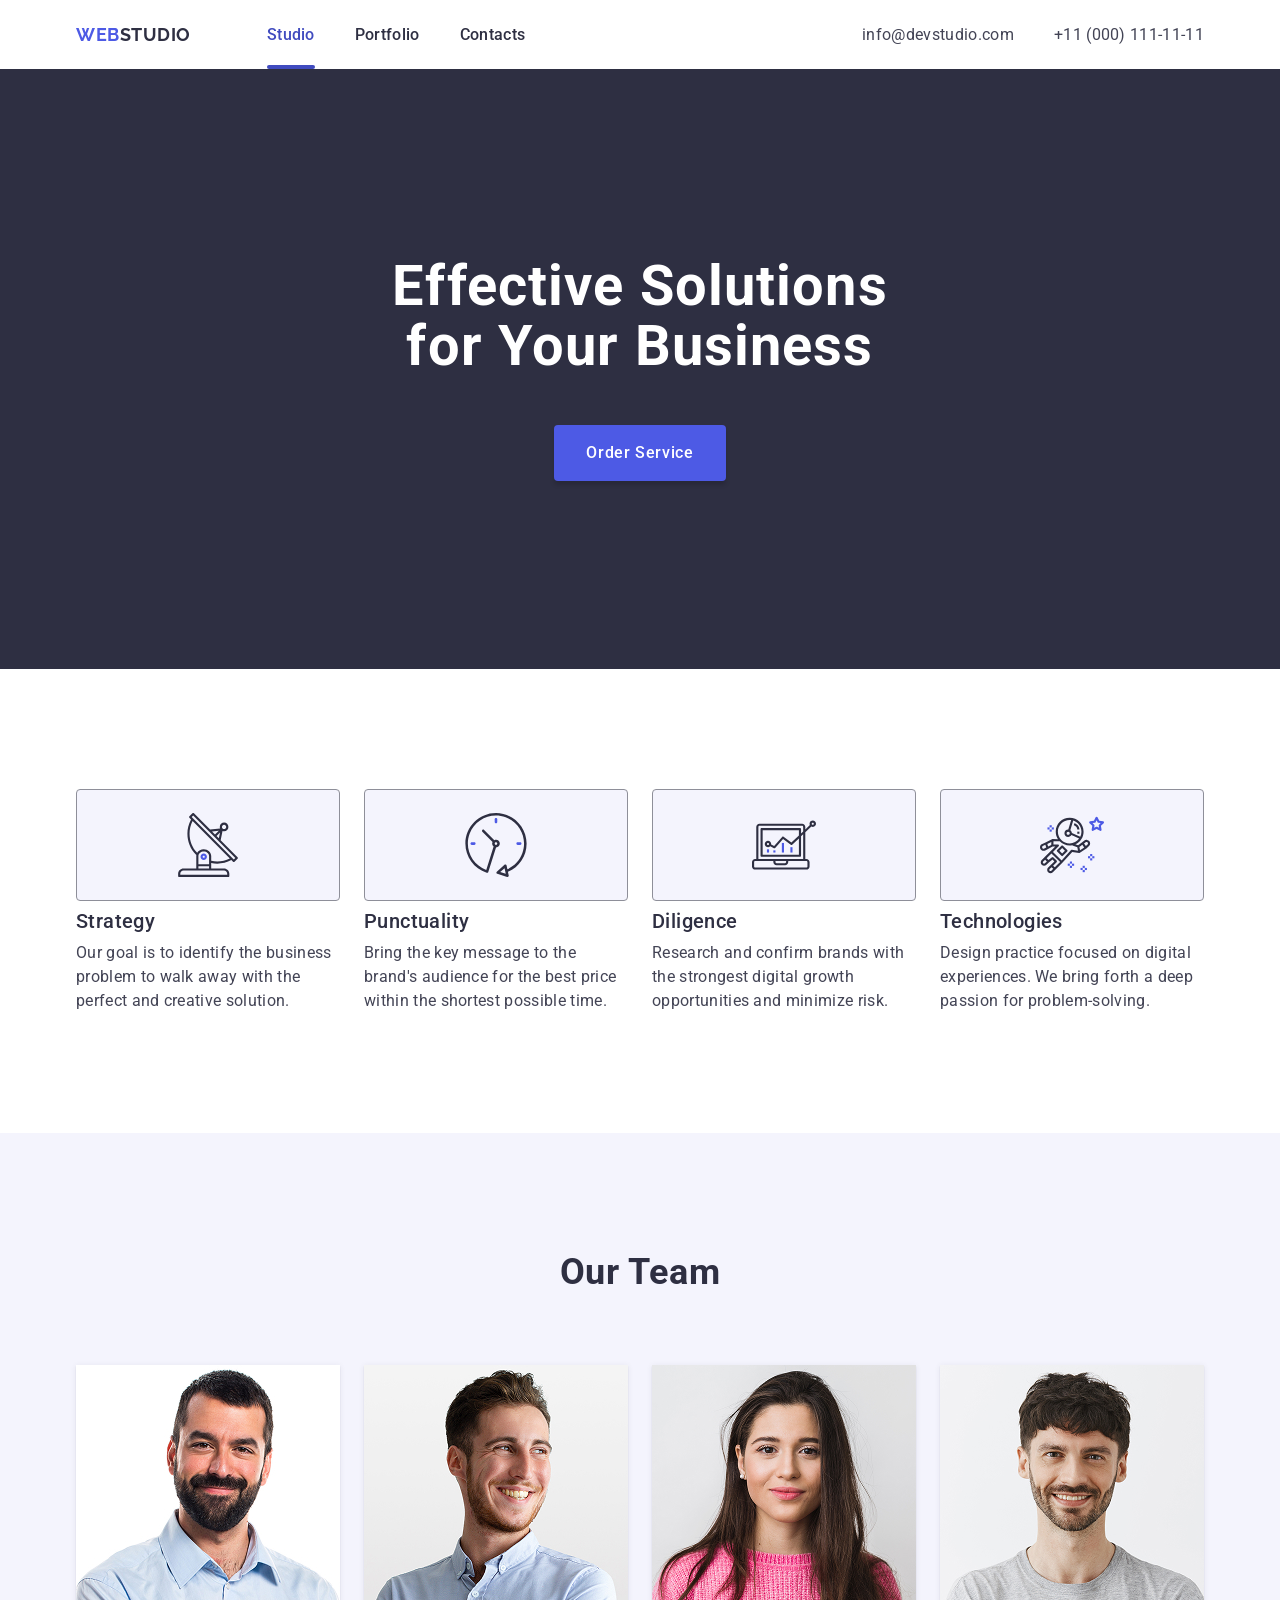
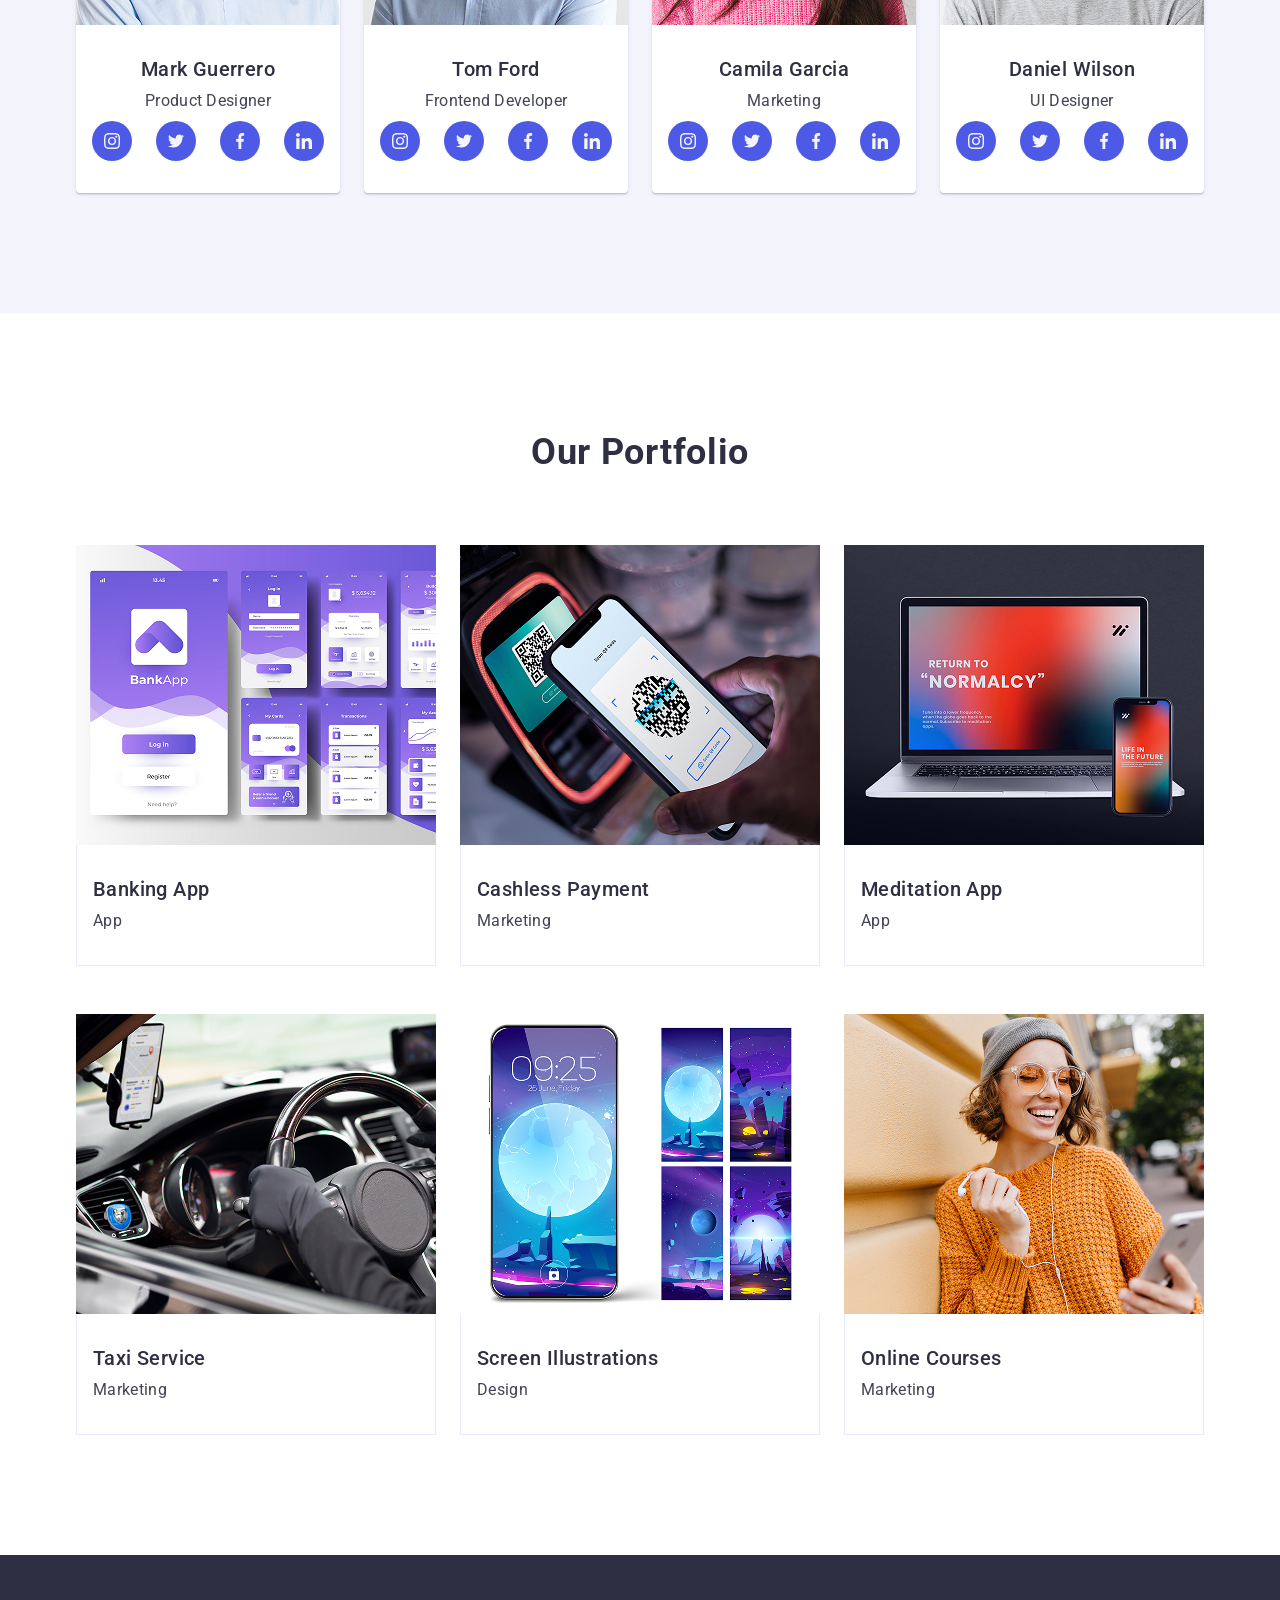
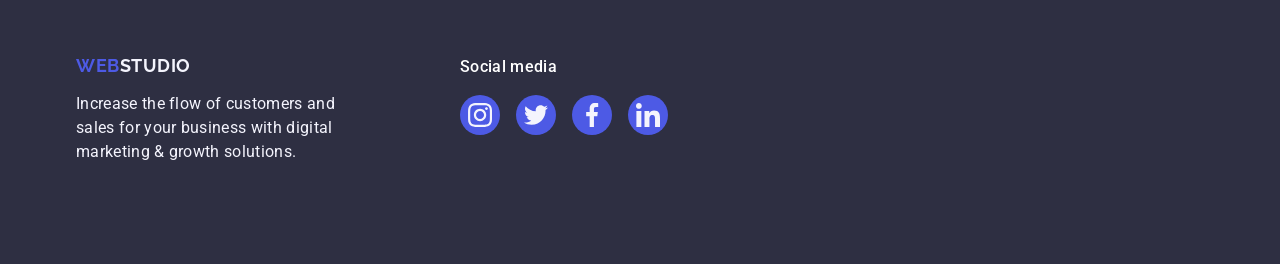
==== index.html @ f71430fb "Initial commit" ====
<!doctype html>
<html lang="en">
  <head>
    <meta charset="UTF-8" />
    <meta name="viewport" content="width=device-width, initial-scale=1.0" />
    <title>Document</title>
    <link
      rel="stylesheet"
      href="https://cdnjs.cloudflare.com/ajax/libs/modern-normalize/3.0.1/modern-normalize.min.css"
    />
    <link rel="preconnect" href="https://fonts.googleapis.com" />
    <link rel="preconnect" href="https://fonts.gstatic.com" crossorigin />
    <link
      href="https://fonts.googleapis.com/css2?family=Raleway:ital,wght@0,700;1,700&family=Roboto:ital,wdth,wght@0,75..100,100..900;1,75..100,100..900&display=swap"
      rel="stylesheet"
    />
    <link rel="stylesheet" href="./css/styles.css" />
  </head>
  <body>
    <!--Хедер головне меню сторінки, навігація-->
    <header class="header">
      <div class="container header-container">
        <div class="header-nav">
          <a href="./index.html" class="logo-studio"
            ><span class="logo-web">Web</span>Studio</a
          >
          <nav>
            <ul class="header-list">
              <li>
                <a href="./index.html" class="link-menu studio">Studio</a>
              </li>
              <li><a href="#portfolio" class="link-menu">Portfolio</a></li>
              <li><a href="" class="link-menu">Contacts</a></li>
            </ul>
          </nav>
        </div>
        <address class="address">
          <ul class="header-address">
            <li>
              <a href="mailto:info@devstudio.com" class="contacts"
                >info@devstudio.com</a
              >
            </li>
            <li>
              <a href="tel:+110001111111" class="contacts"
                >+11 (000) 111-11-11</a
              >
            </li>
          </ul>
        </address>
      </div>
    </header>
    <!--Головна частина сторінки з основною інформацією-->
    <main>
      <section class="hero">
        <div class="container">
          <h1 class="title-hero">Effective Solutions for Your Business</h1>
          <button type="button" class="hero-button">Order Service</button>
        </div>
      </section>

      <section class="features">
        <div class="container">
          <h2 class="visually-hidden">Our Features</h2>
          <ul class="features-list">
            <li class="features-itam">
              <div class="features-icon">
                <svg width="64" height="64">
                  <use href="./images/icons.svg#antenna"></use>
                </svg>
              </div>
              <h3 class="features-mini-title">Strategy</h3>
              <p class="features-text">
                Our goal is to identify the business problem to walk away with
                the perfect and creative solution.
              </p>
            </li>
            <li class="features-itam">
              <div class="features-icon">
                <svg width="64" height="64">
                  <use href="./images/icons.svg#clock"></use>
                </svg>
              </div>
              <h3 class="features-mini-title">Punctuality</h3>
              <p class="features-text">
                Bring the key message to the brand's audience for the best price
                within the shortest possible time.
              </p>
            </li>
            <li class="features-itam">
              <div class="features-icon">
                <svg width="64" height="64">
                  <use href="./images/icons.svg#diagram"></use>
                </svg>
              </div>
              <h3 class="features-mini-title">Diligence</h3>
              <p class="features-text">
                Research and confirm brands with the strongest digital growth
                opportunities and minimize risk.
              </p>
            </li>
            <li class="features-itam">
              <div class="features-icon">
                <svg width="64" height="64">
                  <use href="./images/icons.svg#astronaut"></use>
                </svg>
              </div>
              <h3 class="features-mini-title">Technologies</h3>
              <p class="features-text">
                Design practice focused on digital experiences. We bring forth a
                deep passion for problem-solving.
              </p>
            </li>
          </ul>
        </div>
      </section>

      <!--Our Team-->

      <section class="team">
        <div class="container">
          <h2 class="team-title">Our Team</h2>
          <ul class="team-list">
            <li class="team-item">
              <img
                src="./images/imgm.jpg"
                alt="Mark Guerrero"
                width="264"
                height="260"
              />
              <div class="team-person">
                <h3 class="team-mini-title">Mark Guerrero</h3>
                <p class="team-text">Product Designer</p>

                <ul class="social-icon">
                  <li>
                    <a
                      href="https://www.instagram.com/"
                      target="_blank"
                      class="link-icon"
                    >
                      <svg class="icon" width="16" height="16">
                        <use href="./images/icons.svg#insta"></use>
                      </svg>
                    </a>
                  </li>

                  <li>
                    <a
                      href="https://x.com/?lang=ua"
                      target="_blank"
                      class="link-icon"
                    >
                      <svg class="icon" width="16" height="16">
                        <use href="./images/icons.svg#twitter"></use>
                      </svg>
                    </a>
                  </li>

                  <li>
                    <a
                      href="https://www.facebook.com/?locale=pl_PL"
                      target="_blank"
                      class="link-icon"
                    >
                      <svg class="icon" width="16" height="16">
                        <use href="./images/icons.svg#facebook"></use>
                      </svg>
                    </a>
                  </li>

                  <li>
                    <a
                      href="https://www.linkedin.com/"
                      target="_blank"
                      class="link-icon"
                    >
                      <svg class="icon" width="16" height="16">
                        <use href="./images/icons.svg#linkedin"></use>
                      </svg>
                    </a>
                  </li>
                </ul>
              </div>
            </li>

            <li class="team-item">
              <img
                src="./images/imgt.jpg"
                alt="Tom Ford"
                width="264"
                height="260"
              />
              <div class="team-person">
                <h3 class="team-mini-title">Tom Ford</h3>
                <p class="team-text">Frontend Developer</p>
                <ul class="social-icon">
                  <li>
                    <a
                      href="https://www.instagram.com/"
                      target="_blank"
                      class="link-icon"
                    >
                      <svg class="icon" width="16" height="16">
                        <use href="./images/icons.svg#insta"></use>
                      </svg>
                    </a>
                  </li>

                  <li>
                    <a
                      href="https://x.com/?lang=ua"
                      target="_blank"
                      class="link-icon"
                    >
                      <svg class="icon" width="16" height="16">
                        <use href="./images/icons.svg#twitter"></use>
                      </svg>
                    </a>
                  </li>
                  <li>
                    <a
                      href="https://www.facebook.com/?locale=pl_PL"
                      target="_blank"
                      class="link-icon"
                    >
                      <svg class="icon" width="16" height="16">
                        <use href="./images/icons.svg#facebook"></use>
                      </svg>
                    </a>
                  </li>
                  <li>
                    <a
                      href="https://www.linkedin.com/"
                      target="_blank"
                      class="link-icon"
                    >
                      <svg class="icon" width="16" height="16">
                        <use href="./images/icons.svg#linkedin"></use>
                      </svg>
                    </a>
                  </li>
                </ul>
              </div>
            </li>

            <li class="team-item">
              <img
                src="./images/imgc.jpg"
                alt="Camila Garcia"
                width="264"
                height="260"
              />
              <div class="team-person">
                <h3 class="team-mini-title">Camila Garcia</h3>
                <p class="team-text">Marketing</p>

                <ul class="social-icon">
                  <li>
                    <a
                      href="https://www.instagram.com/"
                      target="_blank"
                      class="link-icon"
                    >
                      <svg class="icon" width="16" height="16">
                        <use href="./images/icons.svg#insta"></use>
                      </svg>
                    </a>
                  </li>

                  <li>
                    <a
                      href="https://x.com/?lang=ua"
                      target="_blank"
                      class="link-icon"
                    >
                      <svg class="icon" width="16" height="16">
                        <use href="./images/icons.svg#twitter"></use>
                      </svg>
                    </a>
                  </li>

                  <li>
                    <a
                      href="https://www.facebook.com/?locale=pl_PL"
                      target="_blank"
                      class="link-icon"
                    >
                      <svg class="icon" width="16" height="16">
                        <use href="./images/icons.svg#facebook"></use>
                      </svg>
                    </a>
                  </li>

                  <li>
                    <a
                      href="https://www.linkedin.com/"
                      target="_blank"
                      class="link-icon"
                    >
                      <svg class="icon" width="16" height="16">
                        <use href="./images/icons.svg#linkedin"></use>
                      </svg>
                    </a>
                  </li>
                </ul>
              </div>
            </li>

            <li class="team-item">
              <img
                src="./images/imgd.jpg"
                alt="Daniel Wilson"
                width="264"
                height="260"
              />
              <div class="team-person">
                <h3 class="team-mini-title">Daniel Wilson</h3>
                <p class="team-text">UI Designer</p>

                <ul class="social-icon">
                  <li>
                    <a
                      href="https://www.instagram.com/"
                      target="_blank"
                      class="link-icon"
                    >
                      <svg class="icon" width="16" height="16">
                        <use href="./images/icons.svg#insta"></use>
                      </svg>
                    </a>
                  </li>

                  <li>
                    <a
                      href="https://x.com/?lang=ua"
                      target="_blank"
                      class="link-icon"
                    >
                      <svg class="icon" width="16" height="16">
                        <use href="./images/icons.svg#twitter"></use>
                      </svg>
                    </a>
                  </li>

                  <li>
                    <a
                      href="https://www.facebook.com/?locale=pl_PL"
                      target="_blank"
                      class="link-icon"
                    >
                      <svg class="icon" width="16" height="16">
                        <use href="./images/icons.svg#facebook"></use>
                      </svg>
                    </a>
                  </li>

                  <li>
                    <a
                      href="https://www.linkedin.com/"
                      target="_blank"
                      class="link-icon"
                    >
                      <svg class="icon" width="16" height="16">
                        <use href="./images/icons.svg#linkedin"></use>
                      </svg>
                    </a>
                  </li>
                </ul>
              </div>
            </li>
          </ul>
        </div>
      </section>

      <!--Portfolio-->

      <section class="portfolio">
        <div class="container">
          <h2 id="portfolio" class="portfolio-title">Our Portfolio</h2>
          <ul class="portfolio-list">
            <li class="portfolio-itam">
              <div class="about-portfolio-itam">
                <img
                  src="./images/img-5.jpg"
                  alt="banking app"
                  width="360"
                  height="300"
                />
                <p class="portfolio-text-itam">
                  14 Stylish and User-Friendly App Design Concepts · Task
                  Manager App · Calorie Tracker App · Exotic Fruit Ecommerce App
                  · Cloud Storage App
                </p>
              </div>
              <div class="about-text">
                <h3 class="portfolio-mini-title">Banking App</h3>
                <p class="portfolio-text">App</p>
              </div>
            </li>

            <li class="portfolio-itam">
              <div class="about-portfolio-itam">
                <img
                  src="./images/img-4.jpg"
                  alt="cashless payment"
                  width="360"
                  height="300"
                />
                <p class="portfolio-text-itam">
                  14 Stylish and User-Friendly App Design Concepts · Task
                  Manager App · Calorie Tracker App · Exotic Fruit Ecommerce App
                  · Cloud Storage App
                </p>
              </div>
              <div class="about-text">
                <h3 class="portfolio-mini-title">Cashless Payment</h3>
                <p class="portfolio-text">Marketing</p>
              </div>
            </li>

            <li class="portfolio-itam">
              <div class="about-portfolio-itam">
                <img
                  src="./images/img-3.jpg"
                  alt="Meditation App"
                  width="360"
                  height="300"
                />
                <p class="portfolio-text-itam">
                  14 Stylish and User-Friendly App Design Concepts · Task
                  Manager App · Calorie Tracker App · Exotic Fruit Ecommerce App
                  · Cloud Storage App
                </p>
              </div>
              <div class="about-text">
                <h3 class="portfolio-mini-title">Meditation App</h3>
                <p class="portfolio-text">App</p>
              </div>
            </li>

            <li class="portfolio-itam">
              <div class="about-portfolio-itam">
                <img
                  src="./images/img-2.jpg"
                  alt="taxi service"
                  width="360"
                  height="300"
                />
                <p class="portfolio-text-itam">
                  14 Stylish and User-Friendly App Design Concepts · Task
                  Manager App · Calorie Tracker App · Exotic Fruit Ecommerce App
                  · Cloud Storage App
                </p>
              </div>
              <div class="about-text">
                <h3 class="portfolio-mini-title">Taxi Service</h3>
                <p class="portfolio-text">Marketing</p>
              </div>
            </li>

            <li class="portfolio-itam">
              <div class="about-portfolio-itam">
                <img
                  src="./images/img-1.jpg"
                  alt="screen illustrations"
                  width="360"
                  height="300"
                />
                <p class="portfolio-text-itam">
                  14 Stylish and User-Friendly App Design Concepts · Task
                  Manager App · Calorie Tracker App · Exotic Fruit Ecommerce App
                  · Cloud Storage App
                </p>
              </div>
              <div class="about-text">
                <h3 class="portfolio-mini-title">Screen Illustrations</h3>
                <p class="portfolio-text">Design</p>
              </div>
            </li>

            <li class="portfolio-itam">
              <div class="about-portfolio-itam">
                <img
                  src="./images/img.jpg"
                  alt="online courses"
                  width="360"
                  height="300"
                />
                <p class="portfolio-text-itam">
                  14 Stylish and User-Friendly App Design Concepts · Task
                  Manager App · Calorie Tracker App · Exotic Fruit Ecommerce App
                  · Cloud Storage App
                </p>
              </div>
              <div class="about-text">
                <h3 class="portfolio-mini-title">Online Courses</h3>
                <p class="portfolio-text">Marketing</p>
              </div>
            </li>
          </ul>
        </div>
      </section>
    </main>
    <!--Футер це кінець сторінки-->
    <footer class="footer">
      <div class="container footer-container">
        <div class="footer-logo-studio-web">
          <a href="./index.html" class="footer-logo-studio"
            ><span class="footer-logo-web">Web</span>Studio</a
          >
          <p class="footer-text">
            Increase the flow of customers and sales for your business with
            digital marketing & growth solutions.
          </p>
        </div>
        <div class="footer-social-icon">
          <p class="soc-med">Social media</p>
          <ul class="footer-social-link">
            <li class="footer-social-item">
              <a
                href="https://www.instagram.com/"
                target="_blank"
                class="footer-link-icon"
              >
                <svg class="icon" width="24" height="24">
                  <use href="./images/icons.svg#insta"></use>
                </svg>
              </a>
            </li>
            <li>
              <a
                href="https://x.com/?lang=ua"
                target="_blank"
                class="footer-link-icon"
              >
                <svg class="icon" width="24" height="24">
                  <use href="./images/icons.svg#twitter"></use>
                </svg>
              </a>
            </li>
            <li>
              <a
                href="https://www.facebook.com/?locale=pl_PL"
                target="_blank"
                class="footer-link-icon"
              >
                <svg class="icon" width="24" height="24">
                  <use href="./images/icons.svg#facebook"></use>
                </svg>
              </a>
            </li>

            <li>
              <a
                href="https://www.linkedin.com/"
                target="_blank"
                class="footer-link-icon"
              >
                <svg class="icon" width="24" height="24">
                  <use href="./images/icons.svg#linkedin"></use>
                </svg>
              </a>
            </li>
          </ul>
        </div>
      </div>
    </footer>
  </body>
</html>
---- css/styles.css ----
body {
    font-family: "roboto", sans-serif;
    color: #434455;
    background-color: #fff;
}

ul, ol {
    margin: 0;
    padding-left: 0;
    list-style-type: none;
}

p, h1, h2, h3, h4, h5, h6 {
    margin-block: 0;
}

a {
    text-decoration: none;
}

img {
    display: block;
}

.visually-hidden {
    position: absolute;
    width: 1px;
    height: 1px;
    margin: -1px;
    border: 0;
    padding: 0;
    white-space: nowrap;
    clip-path: inset(100%);
    clip: rect(0 0 0 0);
    overflow: hidden;
}

.address {
    font-style: normal;
    /* margin-left: auto; */
}

.container {
    max-width: 1158px;
    padding-right: 15px;
    padding-left: 15px;
    margin: 0 auto;
}

/* #region HEADER */


.logo-web {
    font-family: "raleway", sans-serif;
    font-weight: 700;
    font-size: 18px;
    line-height: 1.17;
    letter-spacing: 0.03em;
    text-transform: uppercase;
    color: #4d5ae5;
}

.logo-studio {
    font-family: "raleway", sans-serif;
    font-weight: 700;
    font-size: 18px;
    line-height: 1.17;
    letter-spacing: 0.03em;
    text-transform: uppercase;
    color: #2e2f42;
    padding: 24px 0;
}



.link-menu {
    font-weight: 500;
    font-size: 16px;
    line-height: 1.5;
    letter-spacing: 0.02em;
    color: #2e2f42;
    padding: 24px 0;
}

.link-menu:hover,
.link-menu:focus {
    color: #404bbf;
}

.header {
    box-shadow: 0 1px 6px 0 rgba(46, 47, 66, 0.08), 0 1px 1px 0 rgba(46, 47, 66, 0.16), 0 2px 1px 0 rgba(46, 47, 66, 0.08);
}

.studio::after {
    content: "";
    display: block;
    border-radius: 2px;
    width: 100%;
    height: 4px;
    background-color: #404bbf;
    position: absolute;
    bottom: -1px;
}

.link-menu.studio {
    color: #404bbf;
}

.link-menu {
    position: relative;
}




.contacts {
    font-weight: 400;
    font-size: 16px;
    line-height: 1.5;
    letter-spacing: 0.02em;
    color: #434455;
    padding: 24px 0;
}

.contacts:hover,
.contacts:focus {
    color: #404bbf;
}




.logo-web {
    font-family: "raleway", sans-serif;
    font-weight: 700;
    font-size: 18px;
    line-height: 1.17;
    letter-spacing: 0.03em;
    text-transform: uppercase;
    color: #4d5ae5;
}

.logo-studio {
    font-family: "raleway", sans-serif;
    font-weight: 700;
    font-size: 18px;
    line-height: 1.17;
    letter-spacing: 0.03em;
    text-transform: uppercase;
    color: #2e2f42;
    padding: 24px 0;
    margin-right: 76px;
}

.link-menu {
    font-weight: 500;
    font-size: 16px;
    line-height: 1.5;
    letter-spacing: 0.02em;
    color: #2e2f42;
    padding: 24px 0;
    transition-property: color;
    transition-duration: 250ms;
    transition-timing-function: cubic-bezier(0.4, 0, 0.2, 1);
}

.link-menu:hover,
.link-menu:focus {
    color: #404bbf;
}

.contacts {
    font-weight: 400;
    font-size: 16px;
    line-height: 1.5;
    letter-spacing: 0.02em;
    color: #434455;
    padding: 24px 0;
    transition-property: color;
    transition-duration: 250ms;
    transition-timing-function: cubic-bezier(0.4, 0, 0.2, 1);
    
}

.contacts:hover,
.contacts:focus {
    color: #404bbf;
}



/* FLEX */


.header-list {
    display: flex;
    gap: 40px;
}


.header-nav {
    display: flex;
    align-items: center;
    justify-content: space-between;
}

.header-address {
    display: flex;
    gap: 40px;
}

.header-container {
    display: flex;
    align-items: center;
}

.address {
    margin-left: auto;
}

/* FLEX */
/* #endregion */

/* #region HERO */

.hero {
    background-color: #2e2f42;
    padding-top: 188px;
    padding-bottom: 188px;
    background-image: 
    linear-gradient(rgba(46, 47, 66, 0.7)),
    url(../images/people-office.jpg);
    background-repeat: no-repeat;
    background-position: center;
    background-size: cover;
    max-width: 1440px;
    margin: 0 auto;
}


.title-hero {
    font-weight: 700;
    font-size: 56px;
    line-height: 1.07;
    letter-spacing: 0.02em;
    text-align: center;
    color: #fff;
    max-width: 496px;
    margin: 0 auto;
    margin-bottom: 48px;
    }


.hero-button {
    background-color: #4d5ae5;
    font-weight: 500;
    font-size: 16px;
    line-height: 1.5;
    letter-spacing: 0.04em;
    color: #fff;
    cursor: pointer;
    display: block;
    margin: 0 auto;
    padding: 16px 32px;
    border-radius: 4px;
    border: none;
    box-shadow: 0 4px 4px 0 rgba(0, 0, 0, 0.15);
    transition-property: background-color;
    transition-duration: 250ms;
    transition-timing-function: cubic-bezier(0.4, 0, 0.2, 1);
}

.hero-button:hover,
.hero-button:focus {
    background-color: #404bbf;
}

/* #endregion */

/* #region FEATURES */

.features-mini-title {
    font-weight: 500;
    font-size: 20px;
    line-height: 1.2;
    letter-spacing: 0.02em;
    color: #2e2f42;
    margin-bottom: 8px;
}

.features-text {
    font-weight: 400;
    font-size: 16px;
    line-height: 1.5;
    letter-spacing: 0.02em;
    color: #434455;
}


.features {
    padding: 120px 0;
}

.features-list {
    display: flex;
    gap: 24px;
    align-items: center;

}

.features-itam {
    width: calc((100% - 24px * 3) / 4);
}

.features-icon {
    display: flex;
    justify-content: center;
    align-items: center;
    border: 1px solid #8e8f99;
    border-radius: 4px;
    width: 264px;
    height: 112px;
    background-color: #f4f4fd;
    margin-bottom: 8px;
}

/* #endregion */

/* #region MAIN-TEAM */

.team {
    background-color: #f4f4fd;
    padding: 120px 0;
}

.team-title {
    font-weight: 700;
    font-size: 36px;
    line-height: 1.11;
    letter-spacing: 0.02em;
    text-align: center;
    color: #2e2f42;
    margin: 0 auto 72px;
}

.team-item {
    background-color: #fff;
    width: calc((100% - 24px * 3) / 4);
    border-radius: 0 0 4px 4px;
    box-shadow: 0 2px 1px 0 rgba(46, 47, 66, 0.08), 0 1px 1px 0 rgba(46, 47, 66, 0.16), 0 1px 6px 0 rgba(46, 47, 66, 0.08);
}

.team-mini-title {
    font-weight: 500;
    font-size: 20px;
    line-height: 1.2;
    letter-spacing: 0.02em;
    text-align: center;
    color: #2e2f42;
    margin-bottom: 8px;
}

.team-text {
    font-weight: 400;
    font-size: 16px;
    line-height: 1.5;
    letter-spacing: 0.02em;
    text-align: center;
    color: #434455;
    margin-bottom: 8px;
}

.team-list {
    display: flex;
    gap: 24px;
    align-items: center;
}

.team-person {
    padding: 32px 16px;
}

.icon {
    fill: #f4f4fd;
}

.link-icon {
    display: flex;
    justify-content: center;
    align-items: center;
    width: 40px;
    height: 40px;
    background-color: #4D5AE5;
    border-radius: 50%;
    transition-property: background-color;
    transition-duration: 250ms;
    transition-timing-function: cubic-bezier(0.4, 0, 0.2, 1);
}

.link-icon:hover,
.link-icon:focus {
    background-color: #404bbf;
}

.social-icon {
    display: flex;
    gap: 24px;
    align-items: center;
}




/* #endregion */

/* #region MAIN-PORTFOLIO */

.portfolio {
    padding: 120px 0;
}

.portfolio-title {
    font-weight: 700;
    font-size: 36px;
    line-height: 1.11;
    letter-spacing: 0.02em;
    text-align: center;
    color: #2e2f42;
    margin-bottom: 72px;
}


.portfolio-mini-title {
    font-weight: 500;
    font-size: 20px;
    line-height: 1.2;
    letter-spacing: 0.02em;
    color: #2e2f42;
    padding-bottom: 8px;
}

.portfolio-text {
    font-weight: 400;
    font-size: 16px;
    line-height: 1.5;
    letter-spacing: 0.02em;
    color: #434455;
}

.about-text {
    border-bottom: 1px solid #e7e9fc;
    border-left: 1px solid #e7e9fc;
    border-right: 1px solid #e7e9fc;
    padding: 32px 16px;
    max-width: 360px;
}

.portfolio-list {
    display: flex;
    flex-wrap: wrap;
    gap: 48px 24px;
}

.portfolio-itam {
    width: calc((100% - 24px * 2) / 3);
    transition-property: box-shadow;
    transition-duration: 250ms;
    transition-timing-function: cubic-bezier(0.4, 0, 0.2, 1);
}

.portfolio-itam:hover,
.portfolio-itam:focus {
    box-shadow: 0 2px 1px 0 rgba(46, 47, 66, 0.08), 0 1px 1px 0 rgba(46, 47, 66, 0.16), 0 1px 6px 0 rgba(46, 47, 66, 0.08);
}

.about-portfolio-itam {
    position: relative;
    overflow: hidden;
}

.portfolio-text-itam {
    font-weight: 400;
    font-size: 16px;
    line-height: 1.5;
    letter-spacing: 0.02em;
    color: #f4f4fd;
    position: absolute;
    width: 100%;
    height: 100%;
    top: 0;
    left: 0;
    background-color: #4d5ae5;
    transform: translateY(100%);
    transition-property: transform;
    transition-duration: 250ms;
    transition-timing-function: cubic-bezier(0.4, 0, 0.2, 1);
    padding: 40px 32px;
    padding-bottom: auto;
}

.portfolio-itam:hover .portfolio-text-itam {
    transform: translateY(0);
}

/* #endregion */

/* #region FOOTER */



.footer {
    background-color: #2e2f42;
    padding: 100px 0;
}

.footer-logo-web,
.footer-logo-studio {
    font-family: "raleway", sans-serif;
    font-weight: 700;
    font-size: 18px;
    line-height: 1.17;
    letter-spacing: 0.03em;
    text-transform: uppercase;
}

.footer-logo-web {
    color: #4d5ae5;
}

.footer-logo-studio {
    color: #f4f4fd;
}

.footer-text {
    font-weight: 400;
    font-size: 16px;
    line-height: 1.5;
    letter-spacing: 0.02em;
    color: #f4f4fd;
    max-width: 264px;
    margin-top: 16px;
}

.soc-med {
    font-weight: 500;
    font-size: 16px;
    line-height: 1.5;
    letter-spacing: 0.02em;
    color: #fff;
    margin-bottom: 16px;
}

.footer-link-icon {
    display: flex;
    justify-content: center;
    align-items: center;
    width: 40px;
    height: 40px;
    background-color: #4D5AE5;
    border-radius: 50%;
    transition-property: background-color;
    transition-duration: 250ms;
    transition-timing-function: cubic-bezier(0.4, 0, 0.2, 1);
}

.footer-link-icon:hover,
.footer-link-icon:focus {
    background-color: #31d0aa;
}

.footer-social-link {
    display: flex;
    gap: 16px;
}

.footer-container {
    display: flex;
    align-items: baseline;
}

.footer-social-icon {
    margin-left: 120px;
}


/* #endregion */
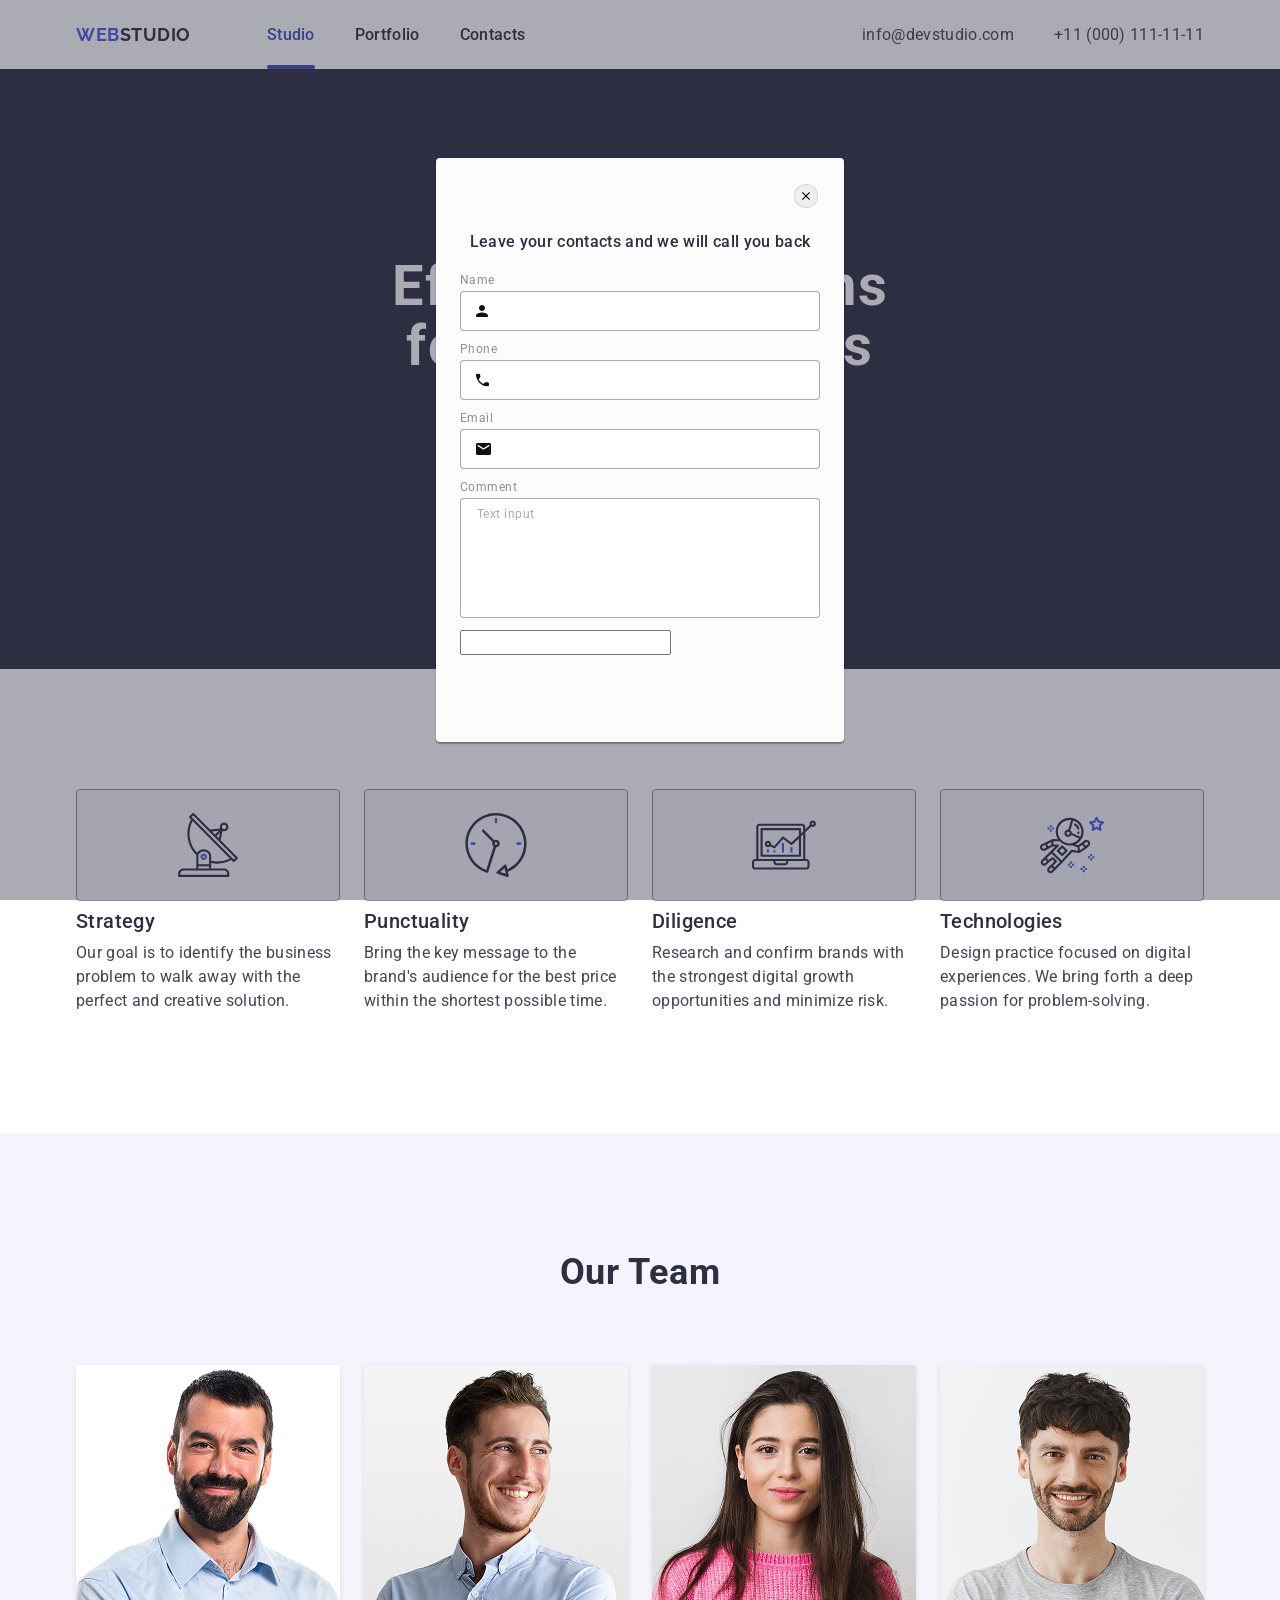
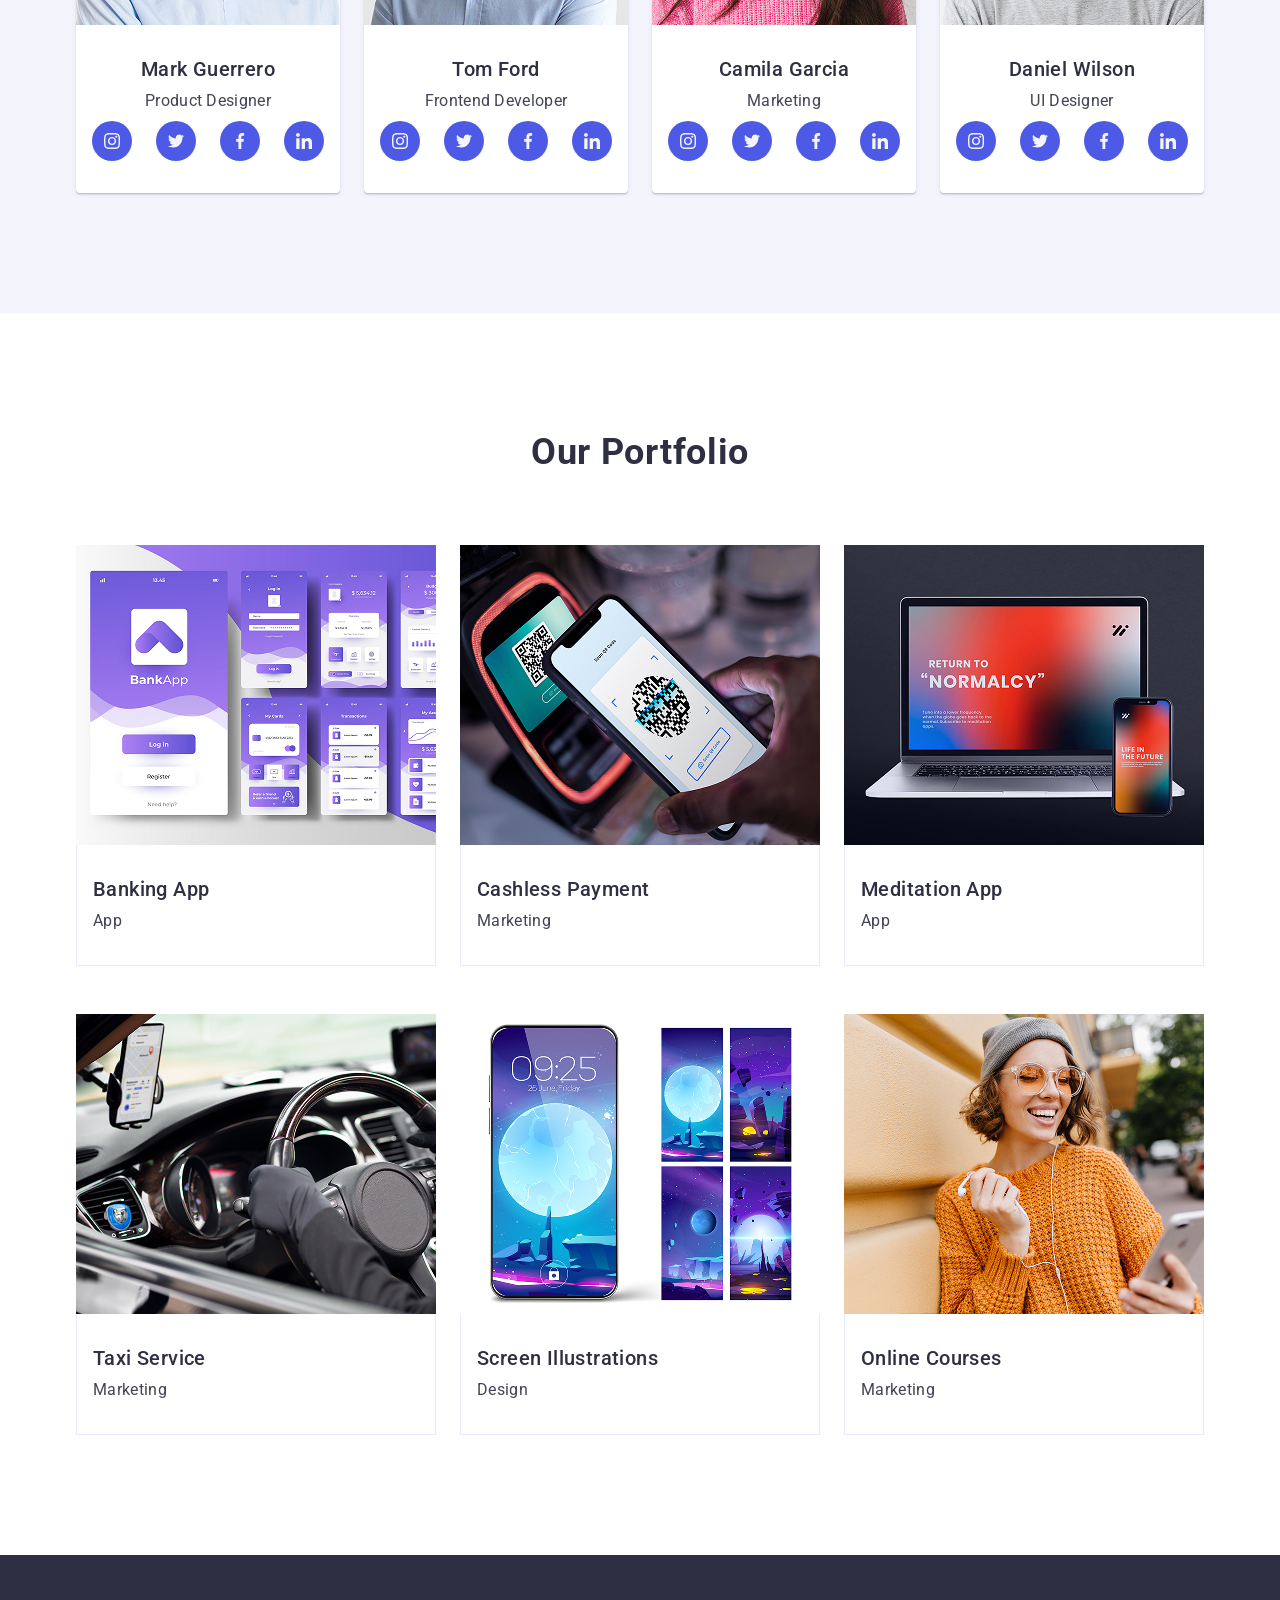
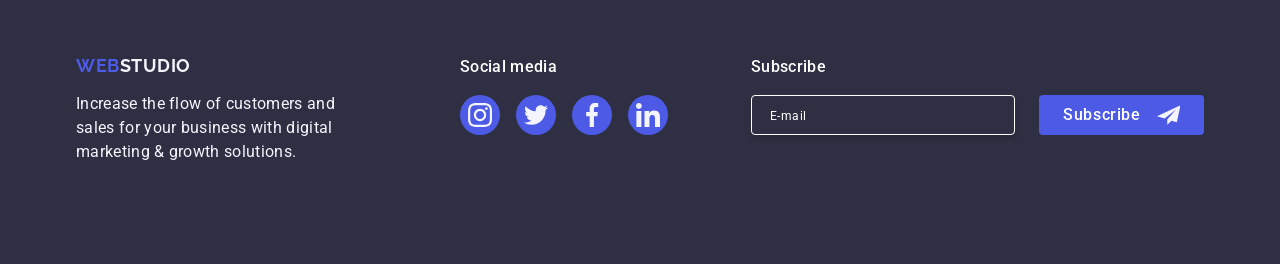
==== commit 0a77b590: "add form add css" ====
--- a/index.html
+++ b/index.html
@@ -564,7 +564,99 @@
             </li>
           </ul>
         </div>
+        <form autocomplete="on" class="footer-form">
+          <label for="email" class="footer-label">Subscribe</label>
+          <div class="input-box">
+            <input
+              id="email"
+              type="email"
+              name="email"
+              class="footer-input"
+              placeholder="E-mail"
+            />
+
+            <button class="footer-button" type="submit">
+              Subscribe
+              <svg class="icon" width="24" height="24">
+                <use href="./images/icons.svg#icon-subscribe"></use>
+              </svg>
+            </button>
+          </div>
+        </form>
       </div>
     </footer>
+
+    <div class="modal-overlay is-open">
+      <div class="modal">
+        <button type="button" class="button-close">
+          <svg class="icon-close" width="8" height="8">
+            <use href="./images/icons.svg#icon-close"></use>
+          </svg>
+        </button>
+        <p class="modal-title">Leave your contacts and we will call you back</p>
+
+        <form class="modal-form">
+          <div class="model-field">
+            <label for="name" class="modal-label">Name</label>
+            <div class="model-field-wraper">
+              <input
+                class="modal-iput"
+                type="text"
+                id="name"
+                name="user-name"
+                required
+              />
+              <svg class="form-icon" width="12" height="12">
+                <use href="./images/icons.svg#icon-man"></use>
+              </svg>
+            </div>
+          </div>
+
+          <div class="model-field">
+            <label for="phone" class="modal-label">Phone</label>
+            <div class="model-field-wraper">
+              <input
+                class="modal-iput"
+                type="tel"
+                id="phone"
+                name="user-phone"
+                required
+              />
+              <svg class="form-icon" width="13" height="13">
+                <use href="./images/icons.svg#icon-phone"></use>
+              </svg>
+            </div>
+          </div>
+
+          <div class="model-field">
+            <label for="user-email" class="modal-label">Email</label>
+            <div class="model-field-wraper">
+              <input
+                class="modal-iput"
+                type="email"
+                id="user-email"
+                name="user-email"
+                required
+              />
+              <svg class="form-icon" width="15" height="12">
+                <use href="./images/icons.svg#icon-masseg"></use>
+              </svg>
+            </div>
+          </div>
+
+          <div class="model-field">
+            <label for="comment" class="modal-label">Comment</label>
+            <textarea
+              name="user-comment"
+              id="comment"
+              class="modal-iput model-textarea"
+              placeholder="Text input"
+            ></textarea>
+          </div>
+
+          <input type="text" />
+        </form>
+      </div>
+    </div>
   </body>
 </html>
--- a/css/styles.css
+++ b/css/styles.css
@@ -583,9 +583,215 @@
 }
 
 
+
+
+
+.footer-form {
+    margin-left: auto;
+}
+
+.input-box {
+    display: flex;
+    gap: 24px;
+    margin-top: 16px;
+}
+
+
+.footer-label {
+    font-weight: 500;
+    font-size: 16px;
+    line-height: 1.5;
+    letter-spacing: 0.02em;
+    color: #fff;
+    
+}
+
+.footer-input {
+    border: 1px solid #fff;
+    border-radius: 4px;
+    width: 264px;
+    height: 40px;
+    box-shadow: 0 4px 4px 0 rgba(0, 0, 0, 0.15);
+    background-color: transparent;
+}
+
+.footer-input:hover {
+    border: 1px solid #31d0aa;
+}
+
+.footer-input::placeholder {
+    font-weight: 400;
+    font-size: 12px;
+    line-height: 2;
+    letter-spacing: 0.04em;
+    color: #fff;
+    padding: 8px 16px;
+    
+    
+}
+
+.footer-button {
+    display: flex;
+    justify-content: center;
+    gap: 16px;
+    font-weight: 500;
+    font-size: 16px;
+    line-height: 1.5;
+    letter-spacing: 0.04em;
+    text-align: center;
+    color: #fff;
+    border: none;
+    border-radius: 4px;
+    padding: 8px 24px;
+    width: 165px;
+    height: 40px;
+    background-color: #4d5ae5;
+}
+
+.footer-button:hover {
+    background-color: #31d0aa;
+}
+
+.icon {
+    fill: #f4f4fd;
+}
+
+
 /* #endregion */
 
 
 
-
-
+/* #region MODAL */
+
+.modal-overlay {
+    position: fixed;
+    top: 0;
+    left: 0;
+    width: 100%;
+    height: 100%;
+    z-index: 999;
+    background-color: rgba(46, 47, 66, 0.4);
+
+    opacity: 0;
+    pointer-events: none;
+    transition: 250ms ease-in-out;
+}
+
+.modal-overlay.is-open {
+    opacity: 1;
+    pointer-events: auto;
+}
+
+
+.modal {
+    position: absolute;
+    top: 50%;
+    left: 50%;
+    transform: translate(-50%, -50%);
+    box-shadow: 0 1px 1px 0 rgba(0, 0, 0, 0.14), 0 1px 3px 0 rgba(0, 0, 0, 0.12), 0 2px 1px 0 rgba(0, 0, 0, 0.2);
+    background-color: #fcfcfc;
+    border-radius: 4px;
+    max-width: 408px;
+    min-height: 584px;
+    overflow-y: auto;
+    padding: 72px 24px 24px 24px;
+}
+
+.button-close {
+    position: absolute;
+    top: 26px;
+    right: 26px;
+    width: 24px;
+    height: 24px;
+    border-radius: 100%;
+    fill: #e7e9fc;
+    border: 1px solid rgba(0, 0, 0, 0.1);
+    display: flex;
+    justify-content: center;
+    align-items: center;
+    cursor: pointer;
+}
+
+.icon-close {
+    fill: black;
+}
+
+.modal-title {
+    font-weight: 500;
+    font-size: 16px;
+    line-height: 1.5;
+    letter-spacing: 0.02em;
+    text-align: center;
+    color: #2e2f42;
+    margin-bottom: 16px;
+}
+
+
+/* .modal-form {
+    display: flex;
+    flex-direction: column;
+} */
+
+.modal-label {
+    display: inline-block;
+    font-weight: 400;
+    font-size: 12px;
+    line-height: 1.16667;        
+    letter-spacing: 0.04em;
+    color: #8e8f99;
+    margin-bottom: 4px;
+}
+
+.modal-iput {
+    border: 1px solid rgba(46, 47, 66, 0.4);
+    border-radius: 4px;
+    width: 360px;
+    height: 40px;
+    padding-left: 32px;
+}
+
+.modal-iput::placeholder {
+    font-weight: 400;
+    font-size: 12px;
+    line-height: 1.16667;
+    letter-spacing: 0.04em;
+    color: rgba(46, 47, 66, 0.4);
+}
+
+.modal-iput:focus {
+    outline: transparent;
+    border: 1px solid #4d5ae5;
+}
+
+.modal-iput:focus + .form-icon {
+    fill: #4d5ae5;
+}
+
+.model-field {
+    margin-bottom: 8px;
+}
+
+.model-field-wraper {
+    position: relative;
+}
+
+.form-icon {
+    fill: #111;
+    position: absolute;
+    top: 50%;
+    left: 16px;
+    transform: translateY(-50%);
+}
+
+.model-textarea {
+    height: 120px;
+    resize: none;
+    padding: 8px 16px;
+}
+
+
+/* #endregion */
+
+
+
+
